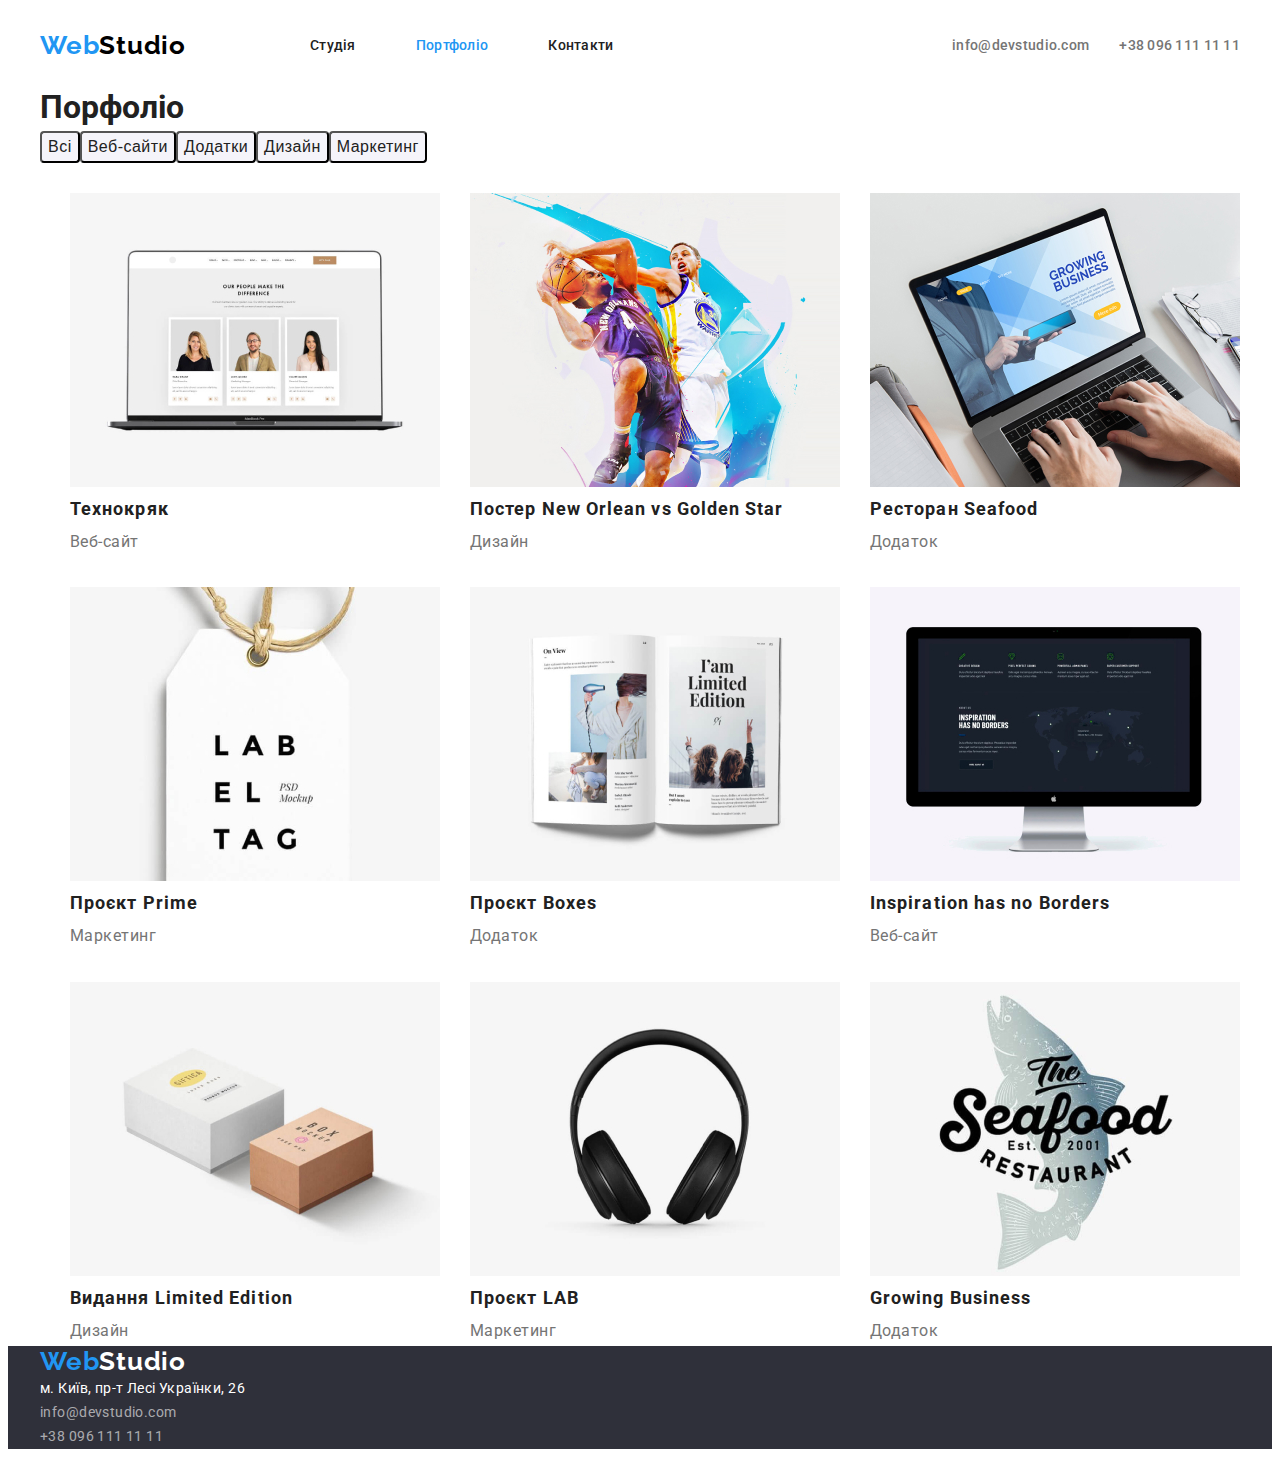
==== portfolio.html @ e8004b23 "меню" ====
<!DOCTYPE html>
<html lang="uk">

<head>
    <meta charset="UTF-8">
    <meta http-equiv="X-UA-Compatible" content="IE=edge">
    <meta name="viewport" content="width=device-width, initial-scale=1.0">
    <title>Document</title>
    <link rel="preconnect" href="https://fonts.googleapis.com">
    <link rel="preconnect" href="https://fonts.gstatic.com" crossorigin>
    <link
        href="https://fonts.googleapis.com/css2?family=Oleo+Script&family=Raleway:wght@700&family=Roboto:wght@400;500;700;900&display=swap"
        rel="stylesheet">

    <link rel="stylesheet" href="./css/styles.css">
</head>

<body>
    <!--Шапка-->
    <header class="header">

        <section class="section">    
            <div class="heder-content">
                <nav class="heder-list">
                    <a class="link-logo" href=""> Web<span class="port">Studio</span> </a>
                <ul class="list">
                  <li class="nav-list"><a class="link-list" href="./studio.html"> Студія </a> </li>
                  <li class="nav-list"> <a class="link-list current"  href="./portfolio.html"> Портфоліо </a> </li>
                   <li class="nav-list"><a class="link-list"href="">Контакти</a> </li>
                </ul>
            
                </nav>      

               
                 <ul class="list-heder">
                  <li class="mail"> <a class="link-list-contacts"   href="mailto:info@devstudio.com "> info@devstudio.com </a></li>
                  <li class="contact-number"> <a  class="link-list-contacts"  href="tel:380961111111"> +38 096 111 11 11 </a> </li>

                  </ul>
       
              </div>
        </section>
           

    </header>

    <!--Порфоліо-->
    <main>
         <section class="section">
        <h1> Порфоліо</h1>
       
         <ul class="list" >
            <li><button type="button" class="list-button ">Всі</button></li>
            <li> <button type="button"class="list-button">Веб-сайти</button></li>
            <li> <button type="button" class="list-button" >Додатки</button></li>
            <li> <button type="button" class="list-button">Дизайн</button></li>
            <li> <button type="button"class="list-button">Маркетинг</button></li>
         </ul>
        
         <ul class="list">         
              <li class="list-card">
              <a class="list-portfolio" href=""> <img src="./image_portfolio/img.jpg" alt="сторінка сайту" width="370">
               <h2  class="list-porf" >Технокряк</h2>
               <p class="list-phase">Веб-сайт</p>
              </a>
           </li>
           <li class="list-card"> <a class="list-portfolio" href="">    <img src="./image_portfolio/img11.jpg" alt="спорт" width="370">
                 <h2 class="list-porf"> Постер New Orlean vs Golden Star</h2>
                 <p class="list-phase">Дизайн</p>
                 </a>
           </li>

           <li class="list-card"> 
                 <a class="list-portfolio" href="">  
                <img src="./image_portfolio/img12.jpg" alt="назва ресторану" width="370">
                <h2 class="list-porf"> Ресторан Seafood </h2>
                <p class="list-phase"> Додаток </p>
                </a>
 

            </li>
            <li class="list-card"> 
                <a class="list-portfolio" href=""> 
                <img src="./image_portfolio/img13.jpg" alt="навушники" width="370">
                <h2 class="list-porf"> Проєкт Prime</h2>
                <p class="list-phase"> Маркетинг </p>
                </a>


            </li>
            
            <li class="list-card">
                <a class="list-portfolio" href="">  
                <img src="./image_portfolio/img14.jpg" alt="коробкиа" width="370">
                <h2 class="list-porf"> Проєкт Boxes</h2>
                <p class="list-phase"> Додаток </p>
                </a>
            </li>
             <li class="list-card"> <a class="list-portfolio" href=""> 
                <img src="./image_portfolio/img15.jpg" alt="монітор" width="370">
                <h2 class="list-porf"> Inspiration has no Borders </h2>
                 <p class="list-phase"> Веб-сайт </p>
                 </a>
            </li>
            
            <li class="list-card"> 
                <a class="list-portfolio" href=""> 
                <img src="./image_portfolio/img16.jpg" alt="журнал" width="370">
                 <h2 class="list-porf" > Видання Limited Edition </h2>
                <p class="list-phase"> Дизайн</p>
                </a>
            </li>
            <li class="list-card">
                <a class="list-portfolio" href="">  
                <img src="./image_portfolio/img17.jpg" alt="етикетка" width="370">
                <h2 class="list-porf"> Проєкт LAB </h2>
                 <p class="list-phase"> Маркетинг </p>
                 </a>
            </li>
            <li class="list-card"> 
                <a class="list-portfolio" href=""> 
                <img src="./image_portfolio/img18.jpg" alt="відображення додатку" width="370">
                <h2 class="list-porf"> Growing Business </h2>
                 <p class="list-phase">Додаток  </p>
                 </a>
            </li>
            
         </ul>

         </section>
    </main>
    
     <!--Pidval-->
    <footer>

        <section class="section">   


       <a class="link-logo" href=""> Web<span class="port-footer">Studio</span></a>
       <address class="address-nov">
        м. Київ, пр-т Лесі Українки, 26
        <div><a  class="adress-link"  href="mailto:info@devstudio.com "> info@devstudio.com </a> 
        </div>
        <div> <a  class="adress-link"   href="tel:380961111111"> +38 096 111 11 11 </a>
         </div>
        
        </address>

        </section>

    </footer>
</body>

</html>
---- css/styles.css ----
:root {
    --prinory-text-color:#212121;
    --accent-color:#757575;
    --logo-color:#000000;
    --tetriory-color:#ffffff;
    --prinory-backround-color:#F5F4FA;
    --accent-backround-color:#ffffff;
    --title-backround-color:#2f303a;
    --button-backround-color:#2196f3;
    --accent-lin-color:#2196F3;
  
}

body{
    font-family:'Roboto',sans-serif;
    color: var(--prinory-text-color);
     font-style: normal;


     line-height: 1.5;
     
}
h1,h2,h3,h4,h5,h6,ul,p{
    margin: 0;
    padding: 0;
}






.link-logo{
    font-family: 'Raleway';
    font-weight: 700;
    font-size: 26px;
    line-height: 1.2;
    letter-spacing: 0.03em;
    text-decoration: none;
    color: var(--accent-lin-color);
    margin-right: 94px;
}
.port{
        color: var(--logo-color);
}



.heder{
    
    background-color: var(--accent-backround-color);
   border-bottom:1px ;
}

.heder-content{

    display: flex;
    align-items: stretch;

}





.heder-list{
display:flex;
align-items: center;


}

.list-heder{
list-style: none;
display:flex;
align-items: center;
margin-left: auto;
gap: 30px;


  }

.men-title{
    background-color: var(--title-backround-color);
    width: 1600px;
    display: block;
    align-items: center;
}



.link{
    text-decoration: none;
}

.link{
        font-family: 'Raleway',sans-serif;
        font-weight: 700;
        font-size: 26px;
        line-height: 1.2;
        letter-spacing: 0.03em;
      }

.list-card{
   display:flex;
    margin-left: 30px;
    margin-top: 30px;
    flex-basis: calc((100%-60)/3);
    

}



.link-list{
    text-decoration: none;
     color:var(--prinory-text-color);


     padding-top: 32px;
     padding-bottom: 32px;
}
   
.link-list:hover,
.link-list:focus{
    color: var(--accent-lin-color)

}
.link-list.current{
    color: var(--accent-lin-color);


    padding-top: 32px;
    padding-bottom:32px;
}

.link-list-contacts{
    text-decoration: none;
    font-weight: 500;
    font-size: 14px;
    line-height: 16px;
    letter-spacing: 0.02em;
    color: #757575;
   

}

.link-list-contacts:hover,
.link-list-contacts:focus {
   color: var(--accent-lin-color);
}



.list{
    list-style: none;
    font-weight: 500;
    font-size: 14px;
    line-height: 1.14;
    letter-spacing: 0.02em;
    color: var(--prinory-text-color);


    margin-left: auto;
    display: flex;
    flex-wrap: wrap;
    
      
}

.nav-list{
        font-weight: 500;
        font-size: 14px;
        line-height: 1.1;
        letter-spacing: 0.02em;
        color: var(--prinory-text-color);


        margin: 30px;
}



.mail{
    font-weight: 500;
    font-size: 14px;
    line-height: 1.14;
    letter-spacing: 0.02em;
    color: var(--accent-color);

    margin-left: 40px;
}

.mail:hover,
.mail:focus{
    color: var(--accent-lin-color);
}


.contact-number{
    font-weight: 500;
    font-size: 14px;
    line-height: 1.4;
    letter-spacing: 0.02em;
    color: var(--accent-color);
}

.title{
      width: 696px;
      padding: 185px  447px 35px;
      margin: 15px;
     flex-shrink: 0;

     font-weight: 900;
     font-size: 44px;
     line-height: 1.4;
     text-align: center;
     letter-spacing: 0.06em;
     text-transform: uppercase;
     color: var(--tetriory-color);
}



.button-service{
     width: 200px;
     height: 50px;
     margin:15px 724px 200px 724px;  
     flex-shrink: 0;

    font-weight: 700;
    font-size: 16px;
    line-height: 1.9;
    letter-spacing: 0.06em;
    color: var(--tetriory-color);
    background-color: var(--button-backround-color);
    
}
.list-button{
    font-weight: 500;
    font-size: 16px;
    line-height: 1.6;
    letter-spacing: 0.03em;
    color: var(--prinory-text-color);
    background-color: var(--prinory-backround-color);


    display: flex;
    justify-content: center;

    gap: 4px;
    border-radius: 4px;

}

.list-button:hover,
.list-button:focus {
    color: var(--tetriory-color);
    background-color: var(--button-backround-color);
}

.list-title{
    font-weight: 700;
    font-size: 14px;
    line-height: 1.14;
    letter-spacing: 0.03em;
    text-transform: uppercase;
    color: var(--prinory-text-color);




}
.list-text {
    font-weight: 400;
    font-size: 14px;
    line-height: 1.7;
    letter-spacing: 0.03em;
    color: var(--accent-color);
}




.list-portfolio{
    text-decoration:none ;
    list-style: none;

}
 
.list-porf {
    font-weight: 700;
    font-size: 18px;
    line-height: 2;
    letter-spacing: 0.06em;
    color: var(--prinory-text-color);
}
.list-phase {
    font-weight: 400;
    font-size: 16px;
    line-height: 1.9;
    letter-spacing: 0.03em;
    color: var(--accent-color);
}

.work{
    width: 1200px;
    margin-bottom: 25px;
    margin-top: 94px;
    

     font-weight: 700;
     font-size: 36px;
     line-height: 1.2;
     text-align: center;
     letter-spacing: 0.03em;
     color: var(--prinory-text-color);
    
}
.list-services{
      width: 270;
      list-style: none;
      display: flex;
      flex-wrap: nowrap;
      margin: 15px;
}

.list-comanda{
  font-weight: 500; 
  font-size: 16px;
  line-height: 1.2;
  letter-spacing: 0.03em;
   color: var(--prinory-text-color);


   text-align: center;

}

.tem{
    background-color: var(--prinory-backround-color);

}


.section{
   width: 1200px;
   padding-left: 15px;
   padding-right: 15px;
   margin-left: auto;
   margin-right: auto;
}





.list-profession{
    font-weight: 400;
    font-size: 16px;
    line-height: 1.2;
    letter-spacing: 0.03em;
    color: var(--accent-color);
    
    text-align: center;
    border-radius: 0px 0px 4px 4px;
  





}
.list-foto{
     width: 370px;
     padding: 15px 15px 0px;
     margin-top: 25px;


}

.foto-work{
    width: 270px;
   padding: 25px 15px 0px;
   margin-bottom: 94px;
}

.address-nov{
        font-style: normal;
         font-weight: 400;
        font-size: 14px;
        line-height: 1.7;
        letter-spacing: 0.03em;
        color: var(--tetriory-color);
}
footer{ 
 
    background-color: var(--title-backround-color);
    color: var(--tetriory-color);
}
.port-footer{
    color: var(--tetriory-color);
}

.adress-link{
        text-decoration: none;
        font-style: normal;
        font-weight: 400;
        font-size: 14px;
        line-height: 1.7;
        letter-spacing: 0.03em;
        color: rgba(255, 255, 255, 0.6);
}
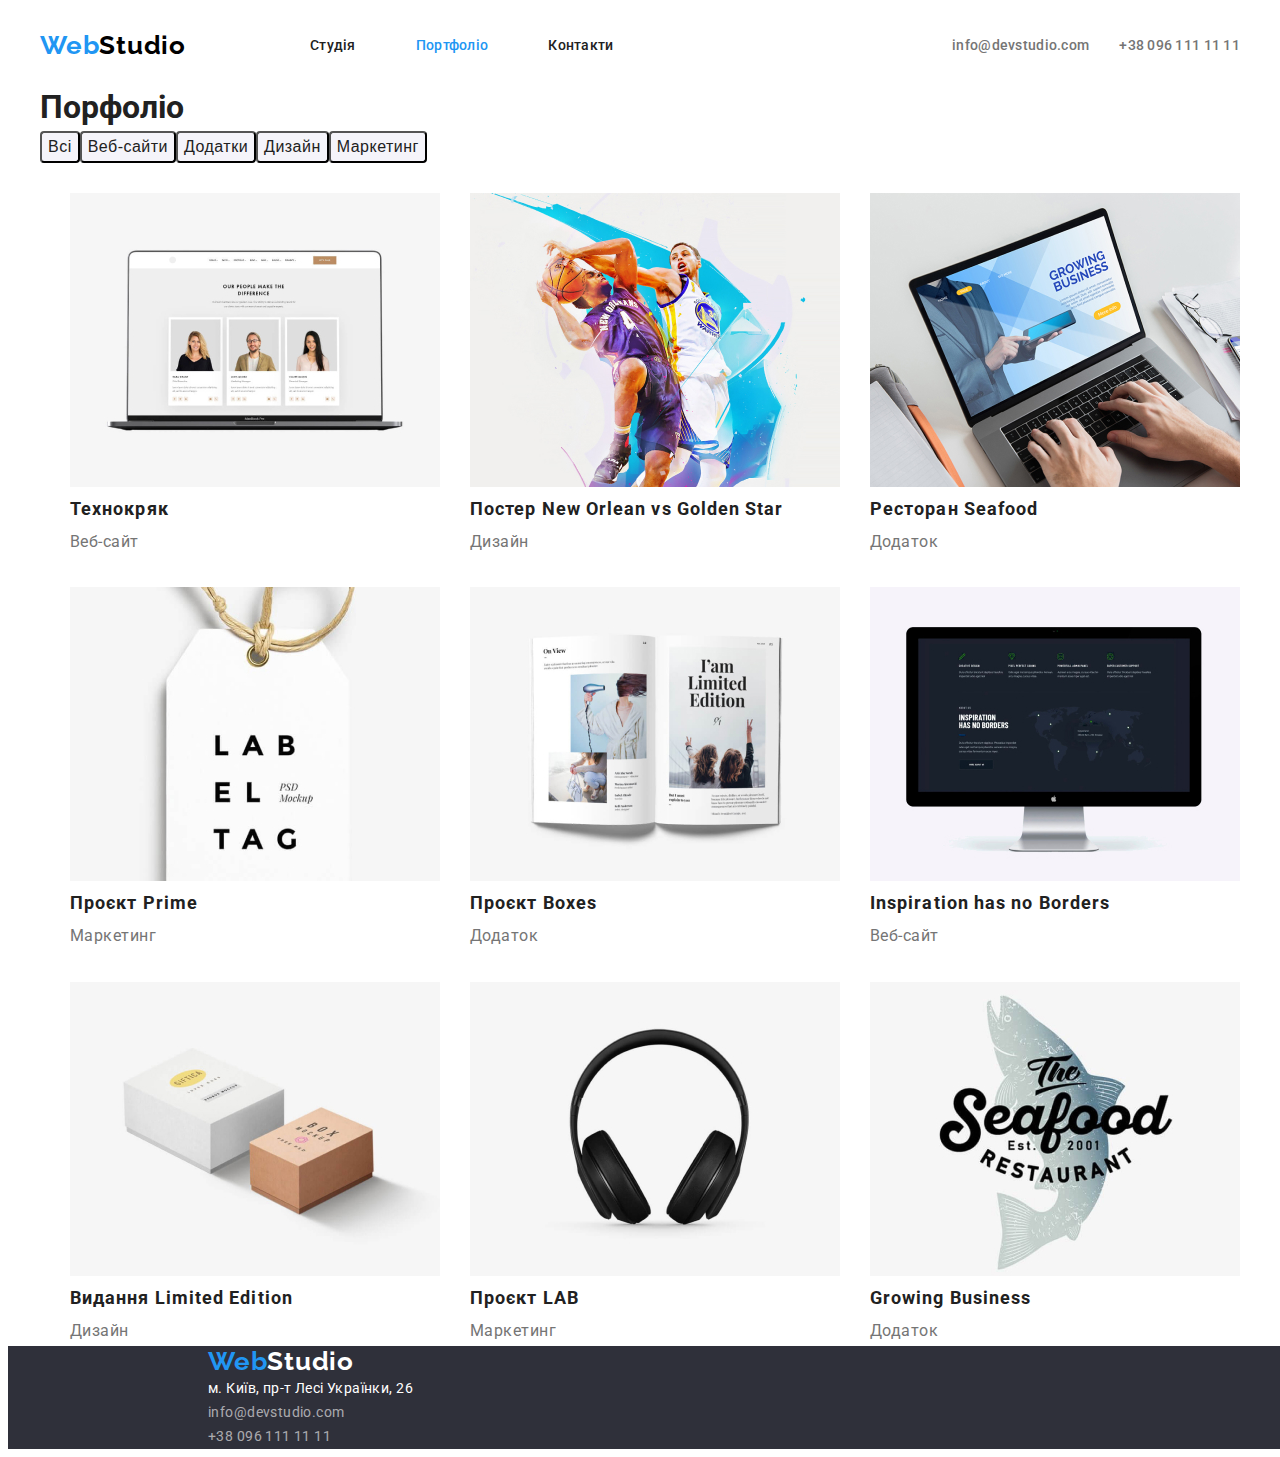
==== commit 3ae377c5: "errtryttuyii" ====
--- a/portfolio.html
+++ b/portfolio.html
@@ -47,6 +47,7 @@
     <!--Порфоліо-->
     <main>
          <section class="section">
+
         <h1> Порфоліо</h1>
        
          <ul class="list" >
@@ -68,7 +69,7 @@
                  <h2 class="list-porf"> Постер New Orlean vs Golden Star</h2>
                  <p class="list-phase">Дизайн</p>
                  </a>
-           </li>
+            </li>
 
            <li class="list-card"> 
                  <a class="list-portfolio" href="">  
--- a/css/styles.css
+++ b/css/styles.css
@@ -395,7 +395,7 @@
         color: var(--tetriory-color);
 }
 footer{ 
- 
+    width: 1600px;
     background-color: var(--title-backround-color);
     color: var(--tetriory-color);
 }
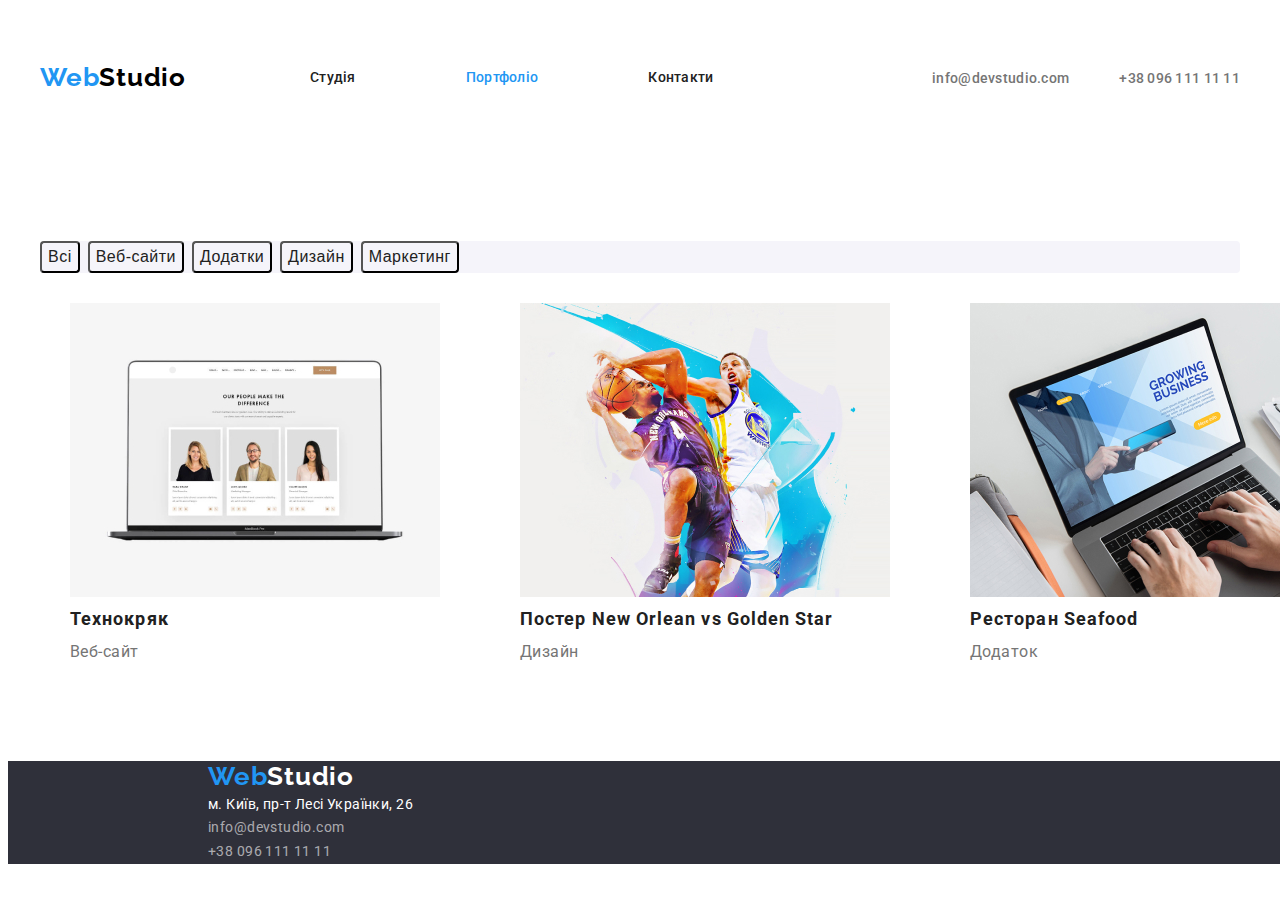
==== commit 73d87086: "добавлення нормаласт" ====
--- a/portfolio.html
+++ b/portfolio.html
@@ -8,10 +8,11 @@
     <title>Document</title>
     <link rel="preconnect" href="https://fonts.googleapis.com">
     <link rel="preconnect" href="https://fonts.gstatic.com" crossorigin>
-    <link
-        href="https://fonts.googleapis.com/css2?family=Oleo+Script&family=Raleway:wght@700&family=Roboto:wght@400;500;700;900&display=swap"
-        rel="stylesheet">
-
+    <link href="https://fonts.googleapis.com/css2?family=Raleway:wght@700&family=Roboto:wght@400;500;700;900&display=swap"
+    rel="stylesheet">
+    <link rel="stylesheet" href="https://cdnjs.cloudflare.com/ajax/libs/modern-normalize/2.0.0/modern-normalize.min.css"
+    integrity="sha512-4xo8blKMVCiXpTaLzQSLSw3KFOVPWhm/TRtuPVc4WG6kUgjH6J03IBuG7JZPkcWMxJ5huwaBpOpnwYElP/m6wg=="
+    crossorigin="anonymous" referrerpolicy="no-referrer" />
     <link rel="stylesheet" href="./css/styles.css">
 </head>
 
@@ -19,8 +20,8 @@
     <!--Шапка-->
     <header class="header">
 
-        <section class="section">    
-            <div class="heder-content">
+          
+            <div class="container  heder-content">
                 <nav class="heder-list">
                     <a class="link-logo" href=""> Web<span class="port">Studio</span> </a>
                 <ul class="list">
@@ -39,7 +40,7 @@
                   </ul>
        
               </div>
-        </section>
+        
            
 
     </header>
@@ -47,109 +48,113 @@
     <!--Порфоліо-->
     <main>
          <section class="section">
-
-        <h1> Порфоліо</h1>
-       
-         <ul class="list" >
-            <li><button type="button" class="list-button ">Всі</button></li>
-            <li> <button type="button"class="list-button">Веб-сайти</button></li>
-            <li> <button type="button" class="list-button" >Додатки</button></li>
-            <li> <button type="button" class="list-button">Дизайн</button></li>
-            <li> <button type="button"class="list-button">Маркетинг</button></li>
-         </ul>
-        
-         <ul class="list">         
-              <li class="list-card">
-              <a class="list-portfolio" href=""> <img src="./image_portfolio/img.jpg" alt="сторінка сайту" width="370">
-               <h2  class="list-porf" >Технокряк</h2>
-               <p class="list-phase">Веб-сайт</p>
-              </a>
-           </li>
-           <li class="list-card"> <a class="list-portfolio" href="">    <img src="./image_portfolio/img11.jpg" alt="спорт" width="370">
+         
+           <!--<h1> Порфоліо</h1>-->
+         <div class="container">
+            <ul class="list  list-button">
+               <li><button type="button" class="list-button ">Всі</button></li>
+               <li> <button type="button"class="list-button">Веб-сайти</button></li>
+               <li> <button type="button" class="list-button" >Додатки</button></li>
+               <li> <button type="button" class="list-button">Дизайн</button></li>
+               <li> <button type="button"class="list-button">Маркетинг</button></li>
+            </ul>
+    
+         
+    
+            <ul class="list   ">         
+               <li class="list-card">
+                 <a class="list-portfolio" href=""> <img src="./image_portfolio/img.jpg" alt="сторінка сайту" width="370">
+                 <h2  class="list-porf" >Технокряк</h2>
+                  <p class="list-phase">Веб-сайт</p>
+                 </a>
+               </li>
+               <li class="list-card"> <a class="list-portfolio" href="">    <img src="./image_portfolio/img11.jpg" alt="спорт" width="370">
                  <h2 class="list-porf"> Постер New Orlean vs Golden Star</h2>
                  <p class="list-phase">Дизайн</p>
                  </a>
-            </li>
+                </li>
 
-           <li class="list-card"> 
-                 <a class="list-portfolio" href="">  
-                <img src="./image_portfolio/img12.jpg" alt="назва ресторану" width="370">
-                <h2 class="list-porf"> Ресторан Seafood </h2>
-                <p class="list-phase"> Додаток </p>
-                </a>
+                <li class="list-card"> 
+                   <a class="list-portfolio" href="">  
+                   <img src="./image_portfolio/img12.jpg" alt="назва ресторану" width="370">
+                   <h2 class="list-porf"> Ресторан Seafood </h2>
+                   <p class="list-phase"> Додаток </p>
+                   </a>
  
 
-            </li>
-            <li class="list-card"> 
-                <a class="list-portfolio" href=""> 
-                <img src="./image_portfolio/img13.jpg" alt="навушники" width="370">
-                <h2 class="list-porf"> Проєкт Prime</h2>
-                <p class="list-phase"> Маркетинг </p>
-                </a>
+                </li>
+                <li class="list-card"> 
+                   <a class="list-portfolio" href=""> 
+                   <img src="./image_portfolio/img13.jpg" alt="навушники" width="370">
+                   <h2 class="list-porf"> Проєкт Prime</h2>
+                    <p class="list-phase"> Маркетинг </p>
+                   </a>
 
 
-            </li>
+                </li>
             
-            <li class="list-card">
-                <a class="list-portfolio" href="">  
-                <img src="./image_portfolio/img14.jpg" alt="коробкиа" width="370">
-                <h2 class="list-porf"> Проєкт Boxes</h2>
-                <p class="list-phase"> Додаток </p>
-                </a>
-            </li>
-             <li class="list-card"> <a class="list-portfolio" href=""> 
-                <img src="./image_portfolio/img15.jpg" alt="монітор" width="370">
-                <h2 class="list-porf"> Inspiration has no Borders </h2>
-                 <p class="list-phase"> Веб-сайт </p>
-                 </a>
-            </li>
+                <li class="list-card">
+                   <a class="list-portfolio" href="">  
+                   <img src="./image_portfolio/img14.jpg" alt="коробкиа" width="370">
+                   <h2 class="list-porf"> Проєкт Boxes</h2>
+                   <p class="list-phase"> Додаток </p>
+                   </a>
+                </li>
+                <li class="list-card"> <a class="list-portfolio" href=""> 
+                   <img src="./image_portfolio/img15.jpg" alt="монітор" width="370">
+                   <h2 class="list-porf"> Inspiration has no Borders </h2>
+                   <p class="list-phase"> Веб-сайт </p>
+                   </a>
+                </li>
             
-            <li class="list-card"> 
-                <a class="list-portfolio" href=""> 
-                <img src="./image_portfolio/img16.jpg" alt="журнал" width="370">
-                 <h2 class="list-porf" > Видання Limited Edition </h2>
-                <p class="list-phase"> Дизайн</p>
-                </a>
-            </li>
-            <li class="list-card">
-                <a class="list-portfolio" href="">  
-                <img src="./image_portfolio/img17.jpg" alt="етикетка" width="370">
-                <h2 class="list-porf"> Проєкт LAB </h2>
-                 <p class="list-phase"> Маркетинг </p>
-                 </a>
-            </li>
-            <li class="list-card"> 
-                <a class="list-portfolio" href=""> 
-                <img src="./image_portfolio/img18.jpg" alt="відображення додатку" width="370">
-                <h2 class="list-porf"> Growing Business </h2>
-                 <p class="list-phase">Додаток  </p>
-                 </a>
-            </li>
+                <li class="list-card"> 
+                   <a class="list-portfolio" href=""> 
+                   <img src="./image_portfolio/img16.jpg" alt="журнал" width="370">
+                   <h2 class="list-porf" > Видання Limited Edition </h2>
+                   <p class="list-phase"> Дизайн</p>
+                   </a>
+               </li>
+               <li class="list-card">
+                   <a class="list-portfolio" href="">  
+                   <img src="./image_portfolio/img17.jpg" alt="етикетка" width="370">
+                   <h2 class="list-porf"> Проєкт LAB </h2>
+                    <p class="list-phase"> Маркетинг </p>
+                   </a>
+               </li>
+                <li class="list-card"> 
+                    <a class="list-portfolio" href=""> 
+                    <img src="./image_portfolio/img18.jpg" alt="відображення додатку" width="370">
+                    <h2 class="list-porf"> Growing Business </h2>
+                    <p class="list-phase">Додаток  </p>
+                    </a>
+                </li>
             
-         </ul>
-
+            </ul>
+         </div>
          </section>
     </main>
     
      <!--Pidval-->
     <footer>
 
-        <section class="section">   
-
-
-       <a class="link-logo" href=""> Web<span class="port-footer">Studio</span></a>
-       <address class="address-nov">
-        м. Київ, пр-т Лесі Українки, 26
-        <div><a  class="adress-link"  href="mailto:info@devstudio.com "> info@devstudio.com </a> 
+        <div class="container">
+        
+            <a class="link-logo" href=""> Web<span class="port-footer">Studio</span> </a>
+            <address class="address-nov">
+                м. Київ, пр-т Лесі Українки, 26
+                <div>
+                    <a class="adress-link" href="mailto:info@devstudio.com "> info@devstudio.com </a>
+                </div>
+                <div> <a class="adress-link" href="tel:380961111111"> +38 096 111 11 11 </a>
+                </div>
+        
+        
+        
+        
+            </address>
+        
+        
         </div>
-        <div> <a  class="adress-link"   href="tel:380961111111"> +38 096 111 11 11 </a>
-         </div>
-        
-        </address>
-
-        </section>
-
-    </footer>
 </body>
 
 </html>
--- a/css/styles.css
+++ b/css/styles.css
@@ -76,18 +76,30 @@
 display:flex;
 align-items: center;
 margin-left: auto;
-gap: 30px;
+gap: 50px;
 
 
   }
 
 .men-title{
     background-color: var(--title-backround-color);
-    width: 1600px;
-    display: block;
-    align-items: center;
-}
-
+     text-align: center;
+     align-items: center;
+     padding-top: 94px ;
+     padding-left: 94px;
+}
+.title {
+
+    margin-bottom: 30px;
+     
+    font-weight: 900;
+    font-size: 44px;
+    line-height: 1.4;
+    text-align: center;
+    letter-spacing: 0.06em;
+    text-transform: uppercase;
+    color: var(--tetriory-color);
+}
 
 
 .link{
@@ -107,7 +119,7 @@
     margin-left: 30px;
     margin-top: 30px;
     flex-basis: calc((100%-60)/3);
-    
+
 
 }
 
@@ -117,6 +129,8 @@
     text-decoration: none;
      color:var(--prinory-text-color);
 
+
+     display: block;
 
      padding-top: 32px;
      padding-bottom: 32px;
@@ -129,7 +143,7 @@
 }
 .link-list.current{
     color: var(--accent-lin-color);
-
+    display: block;
 
     padding-top: 32px;
     padding-bottom:32px;
@@ -142,6 +156,8 @@
     line-height: 16px;
     letter-spacing: 0.02em;
     color: #757575;
+
+    display: block;
    
 
 }
@@ -160,11 +176,11 @@
     line-height: 1.14;
     letter-spacing: 0.02em;
     color: var(--prinory-text-color);
-
+    gap: 50px; ;
 
     margin-left: auto;
     display: flex;
-    flex-wrap: wrap;
+    flex-wrap:nowrap;
     
       
 }
@@ -176,7 +192,6 @@
         letter-spacing: 0.02em;
         color: var(--prinory-text-color);
 
-
         margin: 30px;
 }
 
@@ -189,7 +204,7 @@
     letter-spacing: 0.02em;
     color: var(--accent-color);
 
-    margin-left: 40px;
+    
 }
 
 .mail:hover,
@@ -206,29 +221,13 @@
     color: var(--accent-color);
 }
 
-.title{
-      width: 696px;
-      padding: 185px  447px 35px;
-      margin: 15px;
-     flex-shrink: 0;
-
-     font-weight: 900;
-     font-size: 44px;
-     line-height: 1.4;
-     text-align: center;
-     letter-spacing: 0.06em;
-     text-transform: uppercase;
-     color: var(--tetriory-color);
-}
 
 
 
 .button-service{
-     width: 200px;
-     height: 50px;
-     margin:15px 724px 200px 724px;  
-     flex-shrink: 0;
-
+   
+     display: block;
+     margin: auto;
     font-weight: 700;
     font-size: 16px;
     line-height: 1.9;
@@ -244,12 +243,8 @@
     letter-spacing: 0.03em;
     color: var(--prinory-text-color);
     background-color: var(--prinory-backround-color);
-
-
-    display: flex;
-    justify-content: center;
-
-    gap: 4px;
+   
+    gap: 8px;
     border-radius: 4px;
 
 }
@@ -287,6 +282,8 @@
     text-decoration:none ;
     list-style: none;
 
+
+    
 }
  
 .list-porf {
@@ -307,7 +304,7 @@
 .work{
     width: 1200px;
     margin-bottom: 25px;
-    margin-top: 94px;
+
     
 
      font-weight: 700;
@@ -319,11 +316,15 @@
     
 }
 .list-services{
-      width: 270;
+    
       list-style: none;
       display: flex;
       flex-wrap: nowrap;
-      margin: 15px;
+
+      margin-bottom: 10px;
+
+
+      gap: 30px;
 }
 
 .list-comanda{
@@ -344,7 +345,7 @@
 }
 
 
-.section{
+.container{
    width: 1200px;
    padding-left: 15px;
    padding-right: 15px;
@@ -352,7 +353,10 @@
    margin-right: auto;
 }
 
-
+.section{
+    padding-top: 94px;
+    padding-bottom: 94px;
+}
 
 
 
@@ -374,8 +378,10 @@
 }
 .list-foto{
      width: 370px;
-     padding: 15px 15px 0px;
      margin-top: 25px;
+    
+     
+
 
 
 }
@@ -383,7 +389,7 @@
 .foto-work{
     width: 270px;
    padding: 25px 15px 0px;
-   margin-bottom: 94px;
+  
 }
 
 .address-nov{
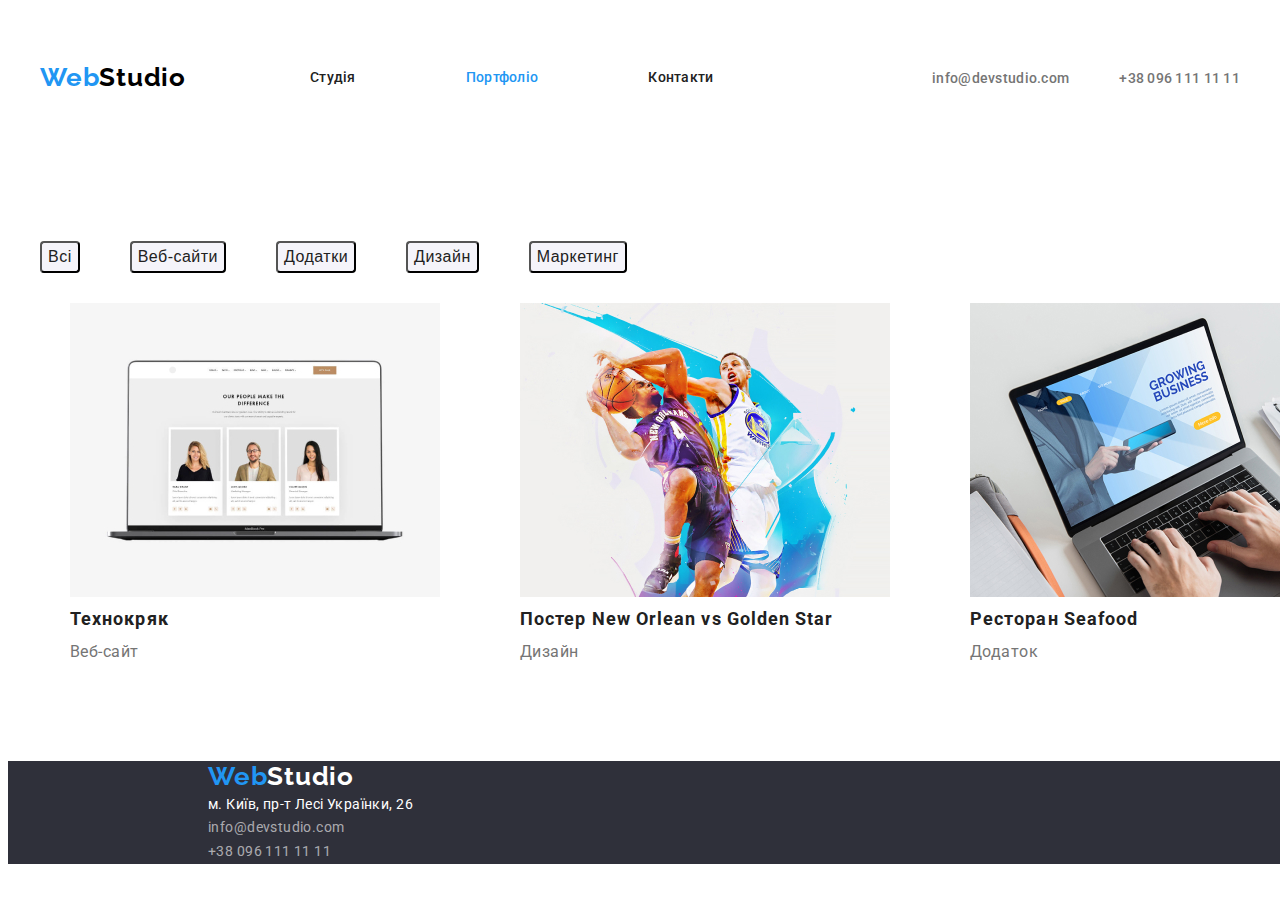
==== commit a38e5733: "зміна розмірів" ====
--- a/portfolio.html
+++ b/portfolio.html
@@ -51,7 +51,7 @@
          
            <!--<h1> Порфоліо</h1>-->
          <div class="container">
-            <ul class="list  list-button">
+            <ul class="list">
                <li><button type="button" class="list-button ">Всі</button></li>
                <li> <button type="button"class="list-button">Веб-сайти</button></li>
                <li> <button type="button" class="list-button" >Додатки</button></li>
--- a/css/styles.css
+++ b/css/styles.css
@@ -243,7 +243,7 @@
     letter-spacing: 0.03em;
     color: var(--prinory-text-color);
     background-color: var(--prinory-backround-color);
-   
+    
     gap: 8px;
     border-radius: 4px;
 
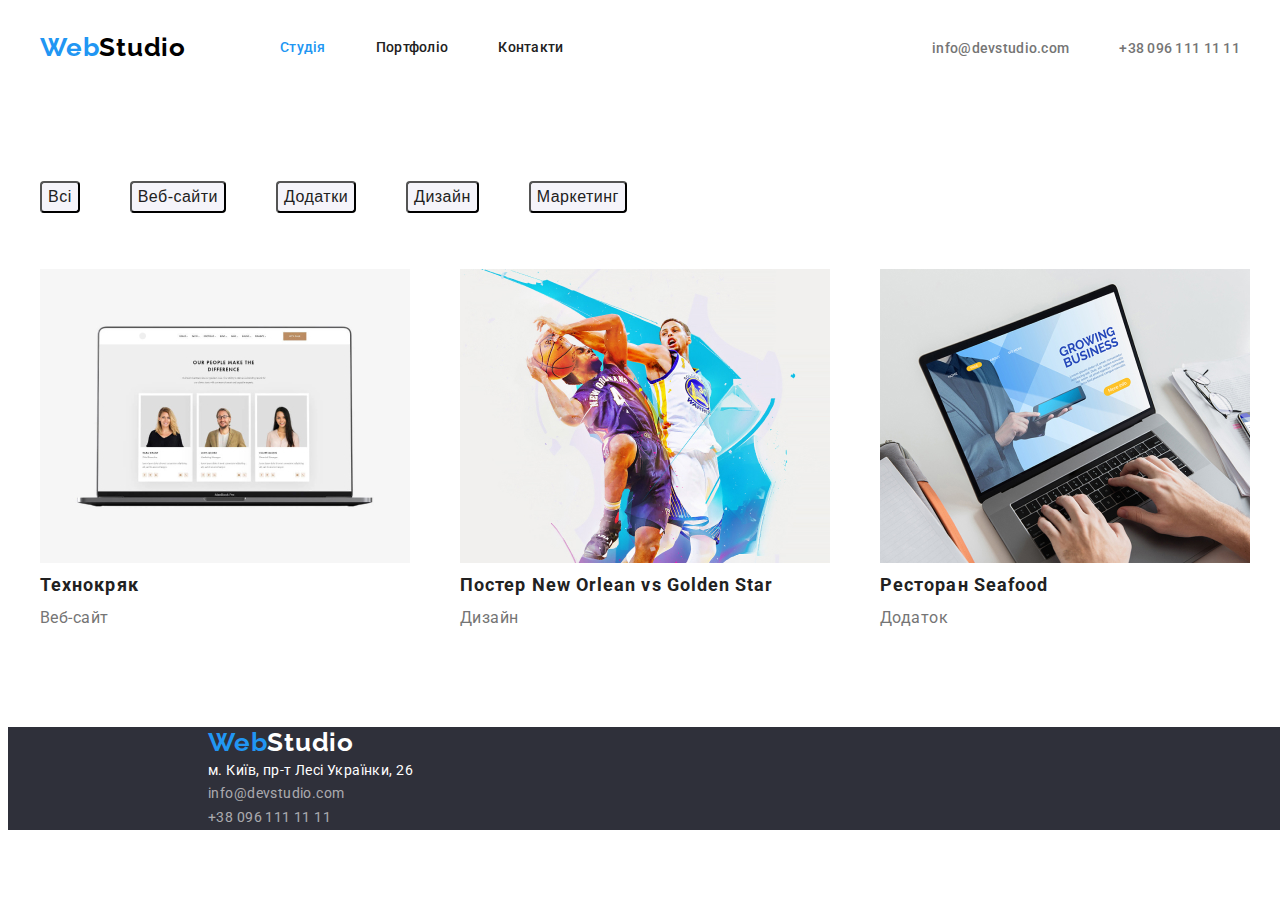
==== commit a342e663: "Заміна в документі" ====
--- a/portfolio.html
+++ b/portfolio.html
@@ -19,30 +19,32 @@
 <body>
     <!--Шапка-->
     <header class="header">
-
-          
-            <div class="container  heder-content">
-                <nav class="heder-list">
-                    <a class="link-logo" href=""> Web<span class="port">Studio</span> </a>
+    
+        <div class=" container heder-content">
+            <nav class="heder-list">
+                <!--Шапка-->
+                <a class="link-logo" href=""> Web<span class="port">Studio</span> </a>
                 <ul class="list">
-                  <li class="nav-list"><a class="link-list" href="./studio.html"> Студія </a> </li>
-                  <li class="nav-list"> <a class="link-list current"  href="./portfolio.html"> Портфоліо </a> </li>
-                   <li class="nav-list"><a class="link-list"href="">Контакти</a> </li>
+                    <li class="nav-list"><a class="link-list current" href="./index.html"> Студія </a> </li>
+                    <li class="nav-list"> <a class="link-list" href="./portfolio.html"> Портфоліо </a> </li>
+                    <li class="nav-list"><a class="link-list" href="">Контакти</a> </li>
                 </ul>
-            
-                </nav>      
-
-               
-                 <ul class="list-heder">
-                  <li class="mail"> <a class="link-list-contacts"   href="mailto:info@devstudio.com "> info@devstudio.com </a></li>
-                  <li class="contact-number"> <a  class="link-list-contacts"  href="tel:380961111111"> +38 096 111 11 11 </a> </li>
-
-                  </ul>
-       
-              </div>
-        
-           
-
+            </nav>
+    
+    
+            <ul class="list-heder">
+                <li class="mail"> <a class="link-list-contacts" href="mailto:info@devstudio.com "> info@devstudio.com
+                    </a></li>
+                <li class="contact-number"> <a class="link-list-contacts" href="tel:380961111111"> +38 096 111 11 11
+                    </a> </li>
+            </ul>
+        </div>
+    
+    
+    
+    
+    
+    
     </header>
 
     <!--Порфоліо-->
@@ -58,27 +60,32 @@
                <li> <button type="button" class="list-button">Дизайн</button></li>
                <li> <button type="button"class="list-button">Маркетинг</button></li>
             </ul>
-    
+         
          
     
-            <ul class="list   ">         
+            <ul class="list">         
                <li class="list-card">
                  <a class="list-portfolio" href=""> <img src="./image_portfolio/img.jpg" alt="сторінка сайту" width="370">
-                 <h2  class="list-porf" >Технокряк</h2>
-                  <p class="list-phase">Веб-сайт</p>
+                 <div>
+                     <h2  class="list-porf" >Технокряк</h2>
+                     <p class="list-phase">Веб-сайт</p>
+                 </div> 
                  </a>
                </li>
                <li class="list-card"> <a class="list-portfolio" href="">    <img src="./image_portfolio/img11.jpg" alt="спорт" width="370">
-                 <h2 class="list-porf"> Постер New Orlean vs Golden Star</h2>
+                  <div>     <h2 class="list-porf"> Постер New Orlean vs Golden Star</h2>
                  <p class="list-phase">Дизайн</p>
+                 </div>
                  </a>
                 </li>
 
                 <li class="list-card"> 
                    <a class="list-portfolio" href="">  
                    <img src="./image_portfolio/img12.jpg" alt="назва ресторану" width="370">
-                   <h2 class="list-porf"> Ресторан Seafood </h2>
-                   <p class="list-phase"> Додаток </p>
+                   <div>  
+                       <h2 class="list-porf"> Ресторан Seafood </h2>
+                       <p class="list-phase"> Додаток </p>
+                   </div>
                    </a>
  
 
@@ -86,8 +93,10 @@
                 <li class="list-card"> 
                    <a class="list-portfolio" href=""> 
                    <img src="./image_portfolio/img13.jpg" alt="навушники" width="370">
-                   <h2 class="list-porf"> Проєкт Prime</h2>
-                    <p class="list-phase"> Маркетинг </p>
+                   <div>   
+                       <h2 class="list-porf"> Проєкт Prime</h2>
+                       <p class="list-phase"> Маркетинг </p>
+                    </div>
                    </a>
 
 
@@ -96,37 +105,50 @@
                 <li class="list-card">
                    <a class="list-portfolio" href="">  
                    <img src="./image_portfolio/img14.jpg" alt="коробкиа" width="370">
-                   <h2 class="list-porf"> Проєкт Boxes</h2>
-                   <p class="list-phase"> Додаток </p>
+                   <div>  
+                      <h2 class="list-porf"> Проєкт Boxes</h2>
+                      <p class="list-phase"> Додаток </p>
+                   </div>
+
                    </a>
                 </li>
                 <li class="list-card"> <a class="list-portfolio" href=""> 
                    <img src="./image_portfolio/img15.jpg" alt="монітор" width="370">
-                   <h2 class="list-porf"> Inspiration has no Borders </h2>
-                   <p class="list-phase"> Веб-сайт </p>
+                   <div>  
+                       <h2 class="list-porf"> Inspiration has no Borders </h2>
+                       <p class="list-phase"> Веб-сайт </p>
+                   </div>
                    </a>
                 </li>
             
                 <li class="list-card"> 
                    <a class="list-portfolio" href=""> 
                    <img src="./image_portfolio/img16.jpg" alt="журнал" width="370">
-                   <h2 class="list-porf" > Видання Limited Edition </h2>
-                   <p class="list-phase"> Дизайн</p>
+                   <div> 
+                      <h2 class="list-porf" > Видання Limited Edition </h2>
+                      <p class="list-phase"> Дизайн</p>
+                   </div>
+
                    </a>
                </li>
                <li class="list-card">
                    <a class="list-portfolio" href="">  
                    <img src="./image_portfolio/img17.jpg" alt="етикетка" width="370">
-                   <h2 class="list-porf"> Проєкт LAB </h2>
-                    <p class="list-phase"> Маркетинг </p>
+                   <div>  
+                      <h2 class="list-porf"> Проєкт LAB </h2>
+                       <p class="list-phase"> Маркетинг </p>
+                    </div>
                    </a>
                </li>
                 <li class="list-card"> 
                     <a class="list-portfolio" href=""> 
                     <img src="./image_portfolio/img18.jpg" alt="відображення додатку" width="370">
-                    <h2 class="list-porf"> Growing Business </h2>
-                    <p class="list-phase">Додаток  </p>
-                    </a>
+                    <div>  
+                        <h2 class="list-porf"> Growing Business </h2>
+                         <p class="list-phase">Додаток  </p>
+                    </div>
+
+                     </a>
                 </li>
             
             </ul>
--- a/css/styles.css
+++ b/css/styles.css
@@ -49,15 +49,15 @@
 
 .heder{
     
-    background-color: var(--accent-backround-color);
-   border-bottom:1px ;
+    background-color: var(--accent-backround-color)  ;
+    border-bottom: 1px solid #ececec;
 }
 
 .heder-content{
 
     display: flex;
     align-items: stretch;
-
+     
 }
 
 
@@ -85,13 +85,15 @@
     background-color: var(--title-backround-color);
      text-align: center;
      align-items: center;
-     padding-top: 94px ;
-     padding-left: 94px;
+     padding-top: 200px ;
+     padding-bottom: 200px;
 }
 .title {
-
-    margin-bottom: 30px;
-     
+    
+    margin-left: auto;
+    margin-right: auto;
+    max-width: 696px;
+    
     font-weight: 900;
     font-size: 44px;
     line-height: 1.4;
@@ -115,11 +117,10 @@
       }
 
 .list-card{
-   display:flex;
-    margin-left: 30px;
-    margin-top: 30px;
+    display:flex;
+    padding-top: 56px;
     flex-basis: calc((100%-60)/3);
-
+    width: 370px;
 
 }
 
@@ -176,7 +177,7 @@
     line-height: 1.14;
     letter-spacing: 0.02em;
     color: var(--prinory-text-color);
-    gap: 50px; ;
+    gap: 50px; 
 
     margin-left: auto;
     display: flex;
@@ -184,6 +185,27 @@
     
       
 }
+
+.comanda-list {
+    list-style: none;
+    font-weight: 500;
+    font-size: 14px;
+    line-height: 1.14;
+    letter-spacing: 0.02em;
+    color: var(--prinory-text-color);
+    gap: 30px;
+    
+
+    margin-left: auto;
+    display: flex;
+    flex-wrap: wrap;
+}
+
+
+
+
+
+
 
 .nav-list{
         font-weight: 500;
@@ -192,7 +214,7 @@
         letter-spacing: 0.02em;
         color: var(--prinory-text-color);
 
-        margin: 30px;
+        
 }
 
 
@@ -263,6 +285,7 @@
     text-transform: uppercase;
     color: var(--prinory-text-color);
 
+    margin: bottom 10px; ;
 
 
 
@@ -281,7 +304,8 @@
 .list-portfolio{
     text-decoration:none ;
     list-style: none;
-
+    
+    display: block;
 
     
 }
@@ -302,10 +326,8 @@
 }
 
 .work{
-    width: 1200px;
-    margin-bottom: 25px;
-
-    
+    
+    margin-bottom: 50px;
 
      font-weight: 700;
      font-size: 36px;
@@ -315,17 +337,39 @@
      color: var(--prinory-text-color);
     
 }
+.list-work{
+    list-style: none;
+    font-weight: 500;
+    font-size: 14px;
+    line-height: 1.14;
+    letter-spacing: 0.02em;
+    color: var(--prinory-text-color);
+    gap: 30px;
+
+    margin-left: auto;
+    display: flex;
+    flex-wrap: nowrap;
+
+}
+
+
+
+
+
+
 .list-services{
     
       list-style: none;
       display: flex;
       flex-wrap: nowrap;
 
-      margin-bottom: 10px;
-
-
-      gap: 30px;
-}
+       gap: 30px;
+}
+
+.services{
+    width: 270px;
+}
+
 
 .list-comanda{
   font-weight: 500; 
@@ -334,6 +378,9 @@
   letter-spacing: 0.03em;
    color: var(--prinory-text-color);
 
+   padding-top: 30px;
+   padding-bottom: 30px;
+  
 
    text-align: center;
 
@@ -358,7 +405,9 @@
     padding-bottom: 94px;
 }
 
-
+.section-work{
+    padding-bottom: 94px;
+}
 
 .list-profession{
     font-weight: 400;
@@ -378,7 +427,7 @@
 }
 .list-foto{
      width: 370px;
-     margin-top: 25px;
+     display: block;
     
      
 
@@ -388,7 +437,8 @@
 
 .foto-work{
     width: 270px;
-   padding: 25px 15px 0px;
+    display: block;
+   
   
 }
 
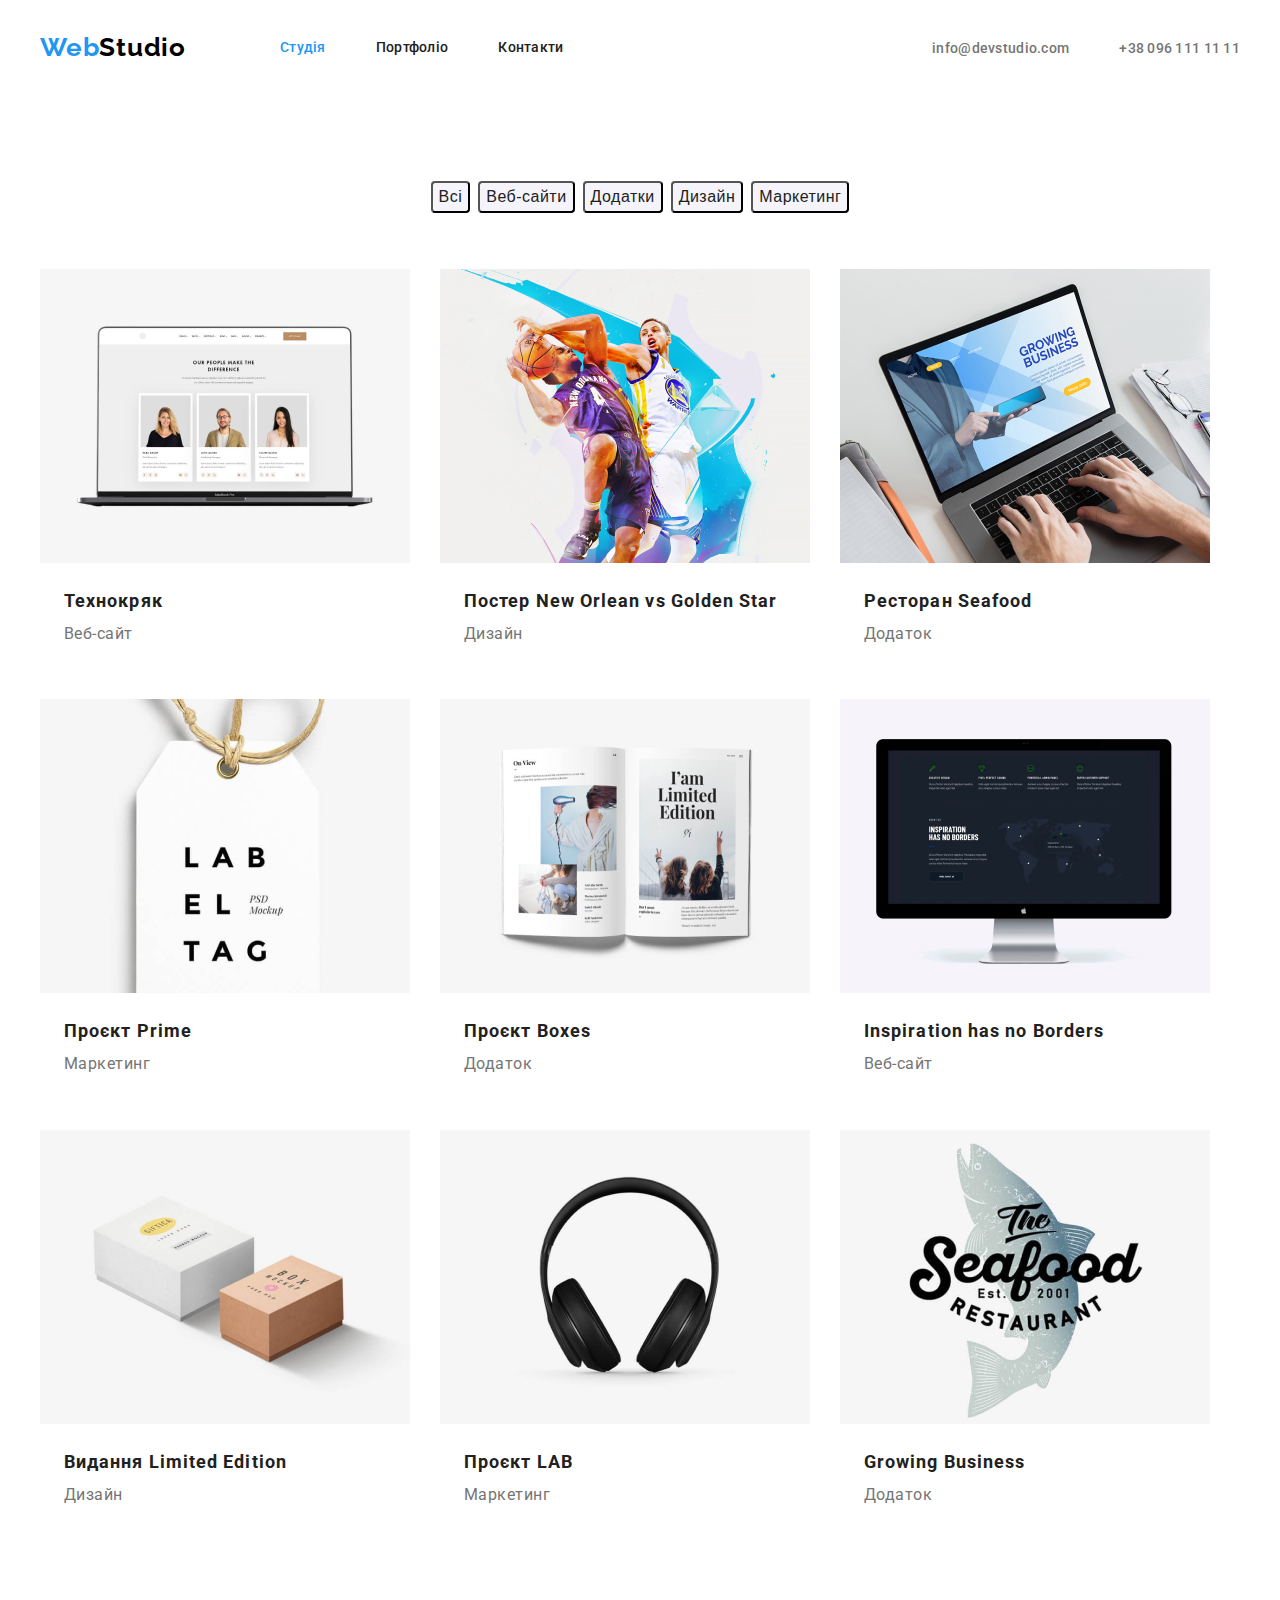
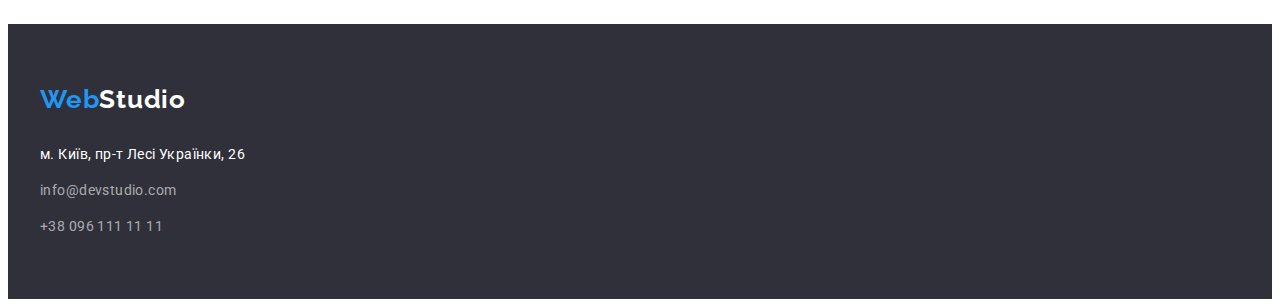
==== commit 684ac3bd: "робота над портфоліо" ====
--- a/portfolio.html
+++ b/portfolio.html
@@ -53,36 +53,38 @@
          
            <!--<h1> Порфоліо</h1>-->
          <div class="container">
-            <ul class="list">
+            <ul class="list-menu">
                <li><button type="button" class="list-button ">Всі</button></li>
                <li> <button type="button"class="list-button">Веб-сайти</button></li>
                <li> <button type="button" class="list-button" >Додатки</button></li>
                <li> <button type="button" class="list-button">Дизайн</button></li>
                <li> <button type="button"class="list-button">Маркетинг</button></li>
             </ul>
+         </div>
          
-         
-    
-            <ul class="list">         
+        <div class="container"> 
+            <ul class="list-image">         
                <li class="list-card">
                  <a class="list-portfolio" href=""> <img src="./image_portfolio/img.jpg" alt="сторінка сайту" width="370">
-                 <div>
+                 <div class="text">
                      <h2  class="list-porf" >Технокряк</h2>
                      <p class="list-phase">Веб-сайт</p>
                  </div> 
                  </a>
                </li>
-               <li class="list-card"> <a class="list-portfolio" href="">    <img src="./image_portfolio/img11.jpg" alt="спорт" width="370">
-                  <div>     <h2 class="list-porf"> Постер New Orlean vs Golden Star</h2>
-                 <p class="list-phase">Дизайн</p>
-                 </div>
-                 </a>
+               <li class="list-card"> 
+                  <a class="list-portfolio" href="">    <img src="./image_portfolio/img11.jpg" alt="спорт" width="370">
+                  <div class="text">  
+                       <h2 class="list-porf"> Постер New Orlean vs Golden Star</h2>
+                       <p class="list-phase">Дизайн</p>
+                  </div>
+                  </a>
                 </li>
 
                 <li class="list-card"> 
                    <a class="list-portfolio" href="">  
                    <img src="./image_portfolio/img12.jpg" alt="назва ресторану" width="370">
-                   <div>  
+                   <div class="text">  
                        <h2 class="list-porf"> Ресторан Seafood </h2>
                        <p class="list-phase"> Додаток </p>
                    </div>
@@ -93,7 +95,7 @@
                 <li class="list-card"> 
                    <a class="list-portfolio" href=""> 
                    <img src="./image_portfolio/img13.jpg" alt="навушники" width="370">
-                   <div>   
+                   <div class="text">   
                        <h2 class="list-porf"> Проєкт Prime</h2>
                        <p class="list-phase"> Маркетинг </p>
                     </div>
@@ -104,8 +106,8 @@
             
                 <li class="list-card">
                    <a class="list-portfolio" href="">  
-                   <img src="./image_portfolio/img14.jpg" alt="коробкиа" width="370">
-                   <div>  
+                   <img src="./image_portfolio/img14.jpg" alt="коробка" width="370">
+                   <div class="text">  
                       <h2 class="list-porf"> Проєкт Boxes</h2>
                       <p class="list-phase"> Додаток </p>
                    </div>
@@ -114,7 +116,7 @@
                 </li>
                 <li class="list-card"> <a class="list-portfolio" href=""> 
                    <img src="./image_portfolio/img15.jpg" alt="монітор" width="370">
-                   <div>  
+                   <div class="text">  
                        <h2 class="list-porf"> Inspiration has no Borders </h2>
                        <p class="list-phase"> Веб-сайт </p>
                    </div>
@@ -124,7 +126,7 @@
                 <li class="list-card"> 
                    <a class="list-portfolio" href=""> 
                    <img src="./image_portfolio/img16.jpg" alt="журнал" width="370">
-                   <div> 
+                   <div class="text"> 
                       <h2 class="list-porf" > Видання Limited Edition </h2>
                       <p class="list-phase"> Дизайн</p>
                    </div>
@@ -134,7 +136,7 @@
                <li class="list-card">
                    <a class="list-portfolio" href="">  
                    <img src="./image_portfolio/img17.jpg" alt="етикетка" width="370">
-                   <div>  
+                   <div class="text">  
                       <h2 class="list-porf"> Проєкт LAB </h2>
                        <p class="list-phase"> Маркетинг </p>
                     </div>
@@ -143,7 +145,7 @@
                 <li class="list-card"> 
                     <a class="list-portfolio" href=""> 
                     <img src="./image_portfolio/img18.jpg" alt="відображення додатку" width="370">
-                    <div>  
+                    <div class="text">  
                         <h2 class="list-porf"> Growing Business </h2>
                          <p class="list-phase">Додаток  </p>
                     </div>
@@ -164,13 +166,12 @@
             <a class="link-logo" href=""> Web<span class="port-footer">Studio</span> </a>
             <address class="address-nov">
                 м. Київ, пр-т Лесі Українки, 26
-                <div>
+                
                     <a class="adress-link" href="mailto:info@devstudio.com "> info@devstudio.com </a>
-                </div>
-                <div> <a class="adress-link" href="tel:380961111111"> +38 096 111 11 11 </a>
-                </div>
-        
-        
+                
+                 <a class="adress-link" href="tel:380961111111"> +38 096 111 11 11 </a>
+                
+           
         
         
             </address>
--- a/css/styles.css
+++ b/css/styles.css
@@ -16,8 +16,6 @@
     font-family:'Roboto',sans-serif;
     color: var(--prinory-text-color);
      font-style: normal;
-
-
      line-height: 1.5;
      
 }
@@ -56,18 +54,14 @@
 .heder-content{
 
     display: flex;
-    align-items: stretch;
-     
-}
-
-
+       
+}
 
 
 
 .heder-list{
 display:flex;
 align-items: center;
-
 
 }
 
@@ -93,7 +87,7 @@
     margin-left: auto;
     margin-right: auto;
     max-width: 696px;
-    
+    margin-bottom: 30px;
     font-weight: 900;
     font-size: 44px;
     line-height: 1.4;
@@ -115,13 +109,30 @@
         line-height: 1.2;
         letter-spacing: 0.03em;
       }
+.list-image {
+        list-style: none;
+        font-weight: 500;
+        font-size: 14px;
+        line-height: 1.14;
+        letter-spacing: 0.02em;
+        color: var(--prinory-text-color);
+        
+        
+        margin-left: -30px;
+        margin-bottom: -30px;
+        display: flex;
+        flex-wrap: wrap;
+}
+
+
 
 .list-card{
-    display:flex;
-    padding-top: 56px;
-    flex-basis: calc((100%-60)/3);
-    width: 370px;
-
+    
+    margin-left:  30px;
+    margin-bottom: 30px;
+    flex-basis: calc(100%/3-30);
+     
+    
 }
 
 
@@ -185,6 +196,28 @@
     
       
 }
+.list-menu{
+    list-style: none;
+    font-weight: 500;
+    font-size: 14px;
+    line-height: 1.14;
+    letter-spacing: 0.02em;
+    color: var(--prinory-text-color);
+    gap: 8px;
+
+    margin: auto;
+    display: flex;
+    justify-content: center;
+    margin-bottom:56px;
+}
+
+.text {
+padding:20px 24px ;
+}
+
+
+
+
 
 .comanda-list {
     list-style: none;
@@ -285,7 +318,7 @@
     text-transform: uppercase;
     color: var(--prinory-text-color);
 
-    margin: bottom 10px; ;
+    margin-bottom:10px; 
 
 
 
@@ -297,16 +330,18 @@
     letter-spacing: 0.03em;
     color: var(--accent-color);
 }
-
+img{
+    display: block;
+}
 
 
 
 .list-portfolio{
     text-decoration:none ;
     list-style: none;
-    
+    width: 370px;
     display: block;
-
+    
     
 }
  
@@ -369,7 +404,10 @@
 .services{
     width: 270px;
 }
-
+.comanda{
+    padding-top: 30px;
+    padding-bottom: 30px;
+}
 
 .list-comanda{
   font-weight: 500; 
@@ -377,11 +415,8 @@
   line-height: 1.2;
   letter-spacing: 0.03em;
    color: var(--prinory-text-color);
-
-   padding-top: 30px;
-   padding-bottom: 30px;
-  
-
+   margin-bottom: 10px;
+   
    text-align: center;
 
 }
@@ -400,6 +435,11 @@
    margin-right: auto;
 }
 
+
+
+
+
+
 .section{
     padding-top: 94px;
     padding-bottom: 94px;
@@ -427,18 +467,14 @@
 }
 .list-foto{
      width: 370px;
-     display: block;
-    
-     
-
-
-
-}
+
+    
+ }
+ 
 
 .foto-work{
     width: 270px;
-    display: block;
-   
+     margin-bottom:30px;
   
 }
 
@@ -449,11 +485,14 @@
         line-height: 1.7;
         letter-spacing: 0.03em;
         color: var(--tetriory-color);
+        margin-top: 28px;
 }
 footer{ 
-    width: 1600px;
+   
     background-color: var(--title-backround-color);
     color: var(--tetriory-color);
+    padding-top: 60px;
+    padding-bottom: 60px;
 }
 .port-footer{
     color: var(--tetriory-color);
@@ -467,4 +506,9 @@
         line-height: 1.7;
         letter-spacing: 0.03em;
         color: rgba(255, 255, 255, 0.6);
+        margin-top: 12px;
+
+
+        display: flex;
+        flex-direction: column;
 }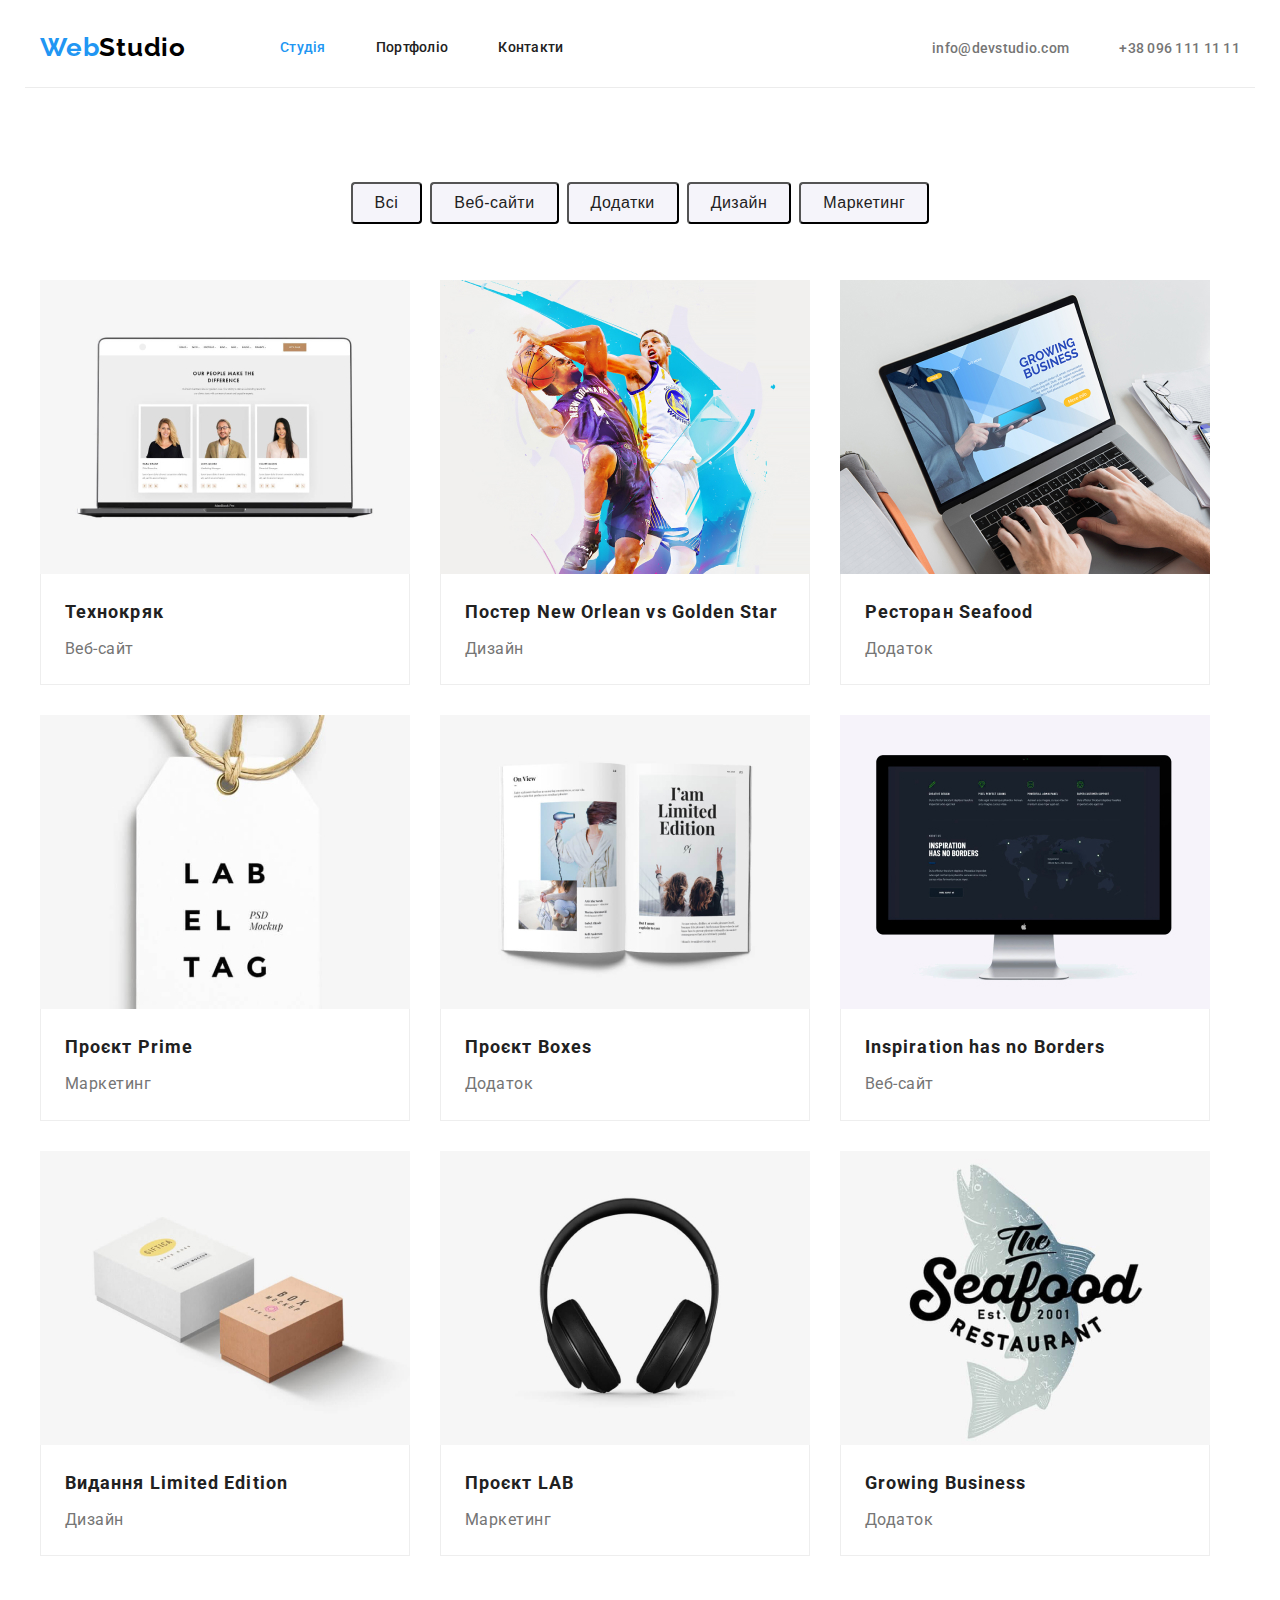
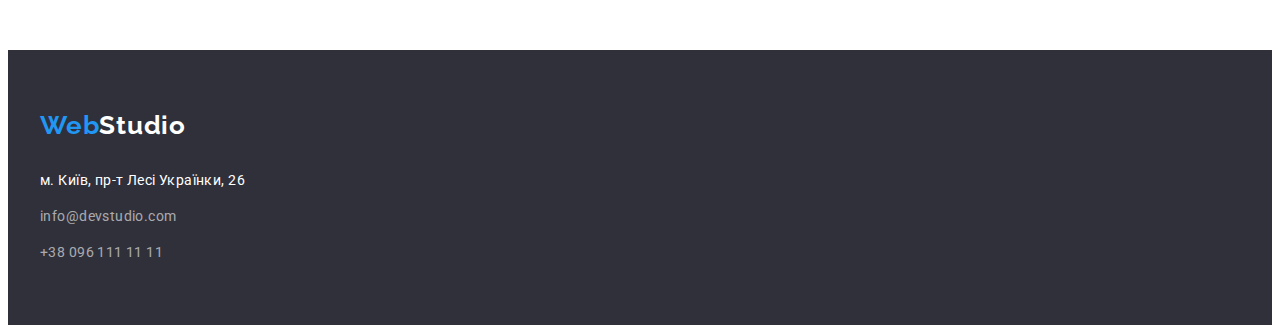
==== commit bff724cc: "додавання рамок" ====
--- a/portfolio.html
+++ b/portfolio.html
@@ -60,9 +60,9 @@
                <li> <button type="button" class="list-button">Дизайн</button></li>
                <li> <button type="button"class="list-button">Маркетинг</button></li>
             </ul>
-         </div>
          
-        <div class="container"> 
+         
+        
             <ul class="list-image">         
                <li class="list-card">
                  <a class="list-portfolio" href=""> <img src="./image_portfolio/img.jpg" alt="сторінка сайту" width="370">
--- a/css/styles.css
+++ b/css/styles.css
@@ -54,7 +54,7 @@
 .heder-content{
 
     display: flex;
-       
+    border-bottom: 1px solid #ececec;   
 }
 
 
@@ -116,8 +116,7 @@
         line-height: 1.14;
         letter-spacing: 0.02em;
         color: var(--prinory-text-color);
-        
-        
+          
         margin-left: -30px;
         margin-bottom: -30px;
         display: flex;
@@ -140,10 +139,7 @@
 .link-list{
     text-decoration: none;
      color:var(--prinory-text-color);
-
-
      display: block;
-
      padding-top: 32px;
      padding-bottom: 32px;
 }
@@ -204,7 +200,6 @@
     letter-spacing: 0.02em;
     color: var(--prinory-text-color);
     gap: 8px;
-
     margin: auto;
     display: flex;
     justify-content: center;
@@ -213,6 +208,9 @@
 
 .text {
 padding:20px 24px ;
+border-right: 1px solid #EEE;
+border-bottom: 1px solid #EEE;
+border-left: 1px solid #EEE;
 }
 
 
@@ -227,8 +225,6 @@
     letter-spacing: 0.02em;
     color: var(--prinory-text-color);
     gap: 30px;
-    
-
     margin-left: auto;
     display: flex;
     flex-wrap: wrap;
@@ -258,8 +254,7 @@
     line-height: 1.14;
     letter-spacing: 0.02em;
     color: var(--accent-color);
-
-    
+   
 }
 
 .mail:hover,
@@ -298,7 +293,7 @@
     letter-spacing: 0.03em;
     color: var(--prinory-text-color);
     background-color: var(--prinory-backround-color);
-    
+    padding:6px 22px ;
     gap: 8px;
     border-radius: 4px;
 
@@ -317,7 +312,6 @@
     letter-spacing: 0.03em;
     text-transform: uppercase;
     color: var(--prinory-text-color);
-
     margin-bottom:10px; 
 
 
@@ -351,6 +345,7 @@
     line-height: 2;
     letter-spacing: 0.06em;
     color: var(--prinory-text-color);
+    margin-bottom: 4px;
 }
 .list-phase {
     font-weight: 400;
@@ -380,7 +375,6 @@
     letter-spacing: 0.02em;
     color: var(--prinory-text-color);
     gap: 30px;
-
     margin-left: auto;
     display: flex;
     flex-wrap: nowrap;
@@ -397,8 +391,7 @@
       list-style: none;
       display: flex;
       flex-wrap: nowrap;
-
-       gap: 30px;
+      gap: 30px;
 }
 
 .services{
@@ -416,8 +409,7 @@
   letter-spacing: 0.03em;
    color: var(--prinory-text-color);
    margin-bottom: 10px;
-   
-   text-align: center;
+    text-align: center;
 
 }
 
@@ -474,7 +466,7 @@
 
 .foto-work{
     width: 270px;
-     margin-bottom:30px;
+    
   
 }
 
@@ -507,8 +499,6 @@
         letter-spacing: 0.03em;
         color: rgba(255, 255, 255, 0.6);
         margin-top: 12px;
-
-
         display: flex;
         flex-direction: column;
 }